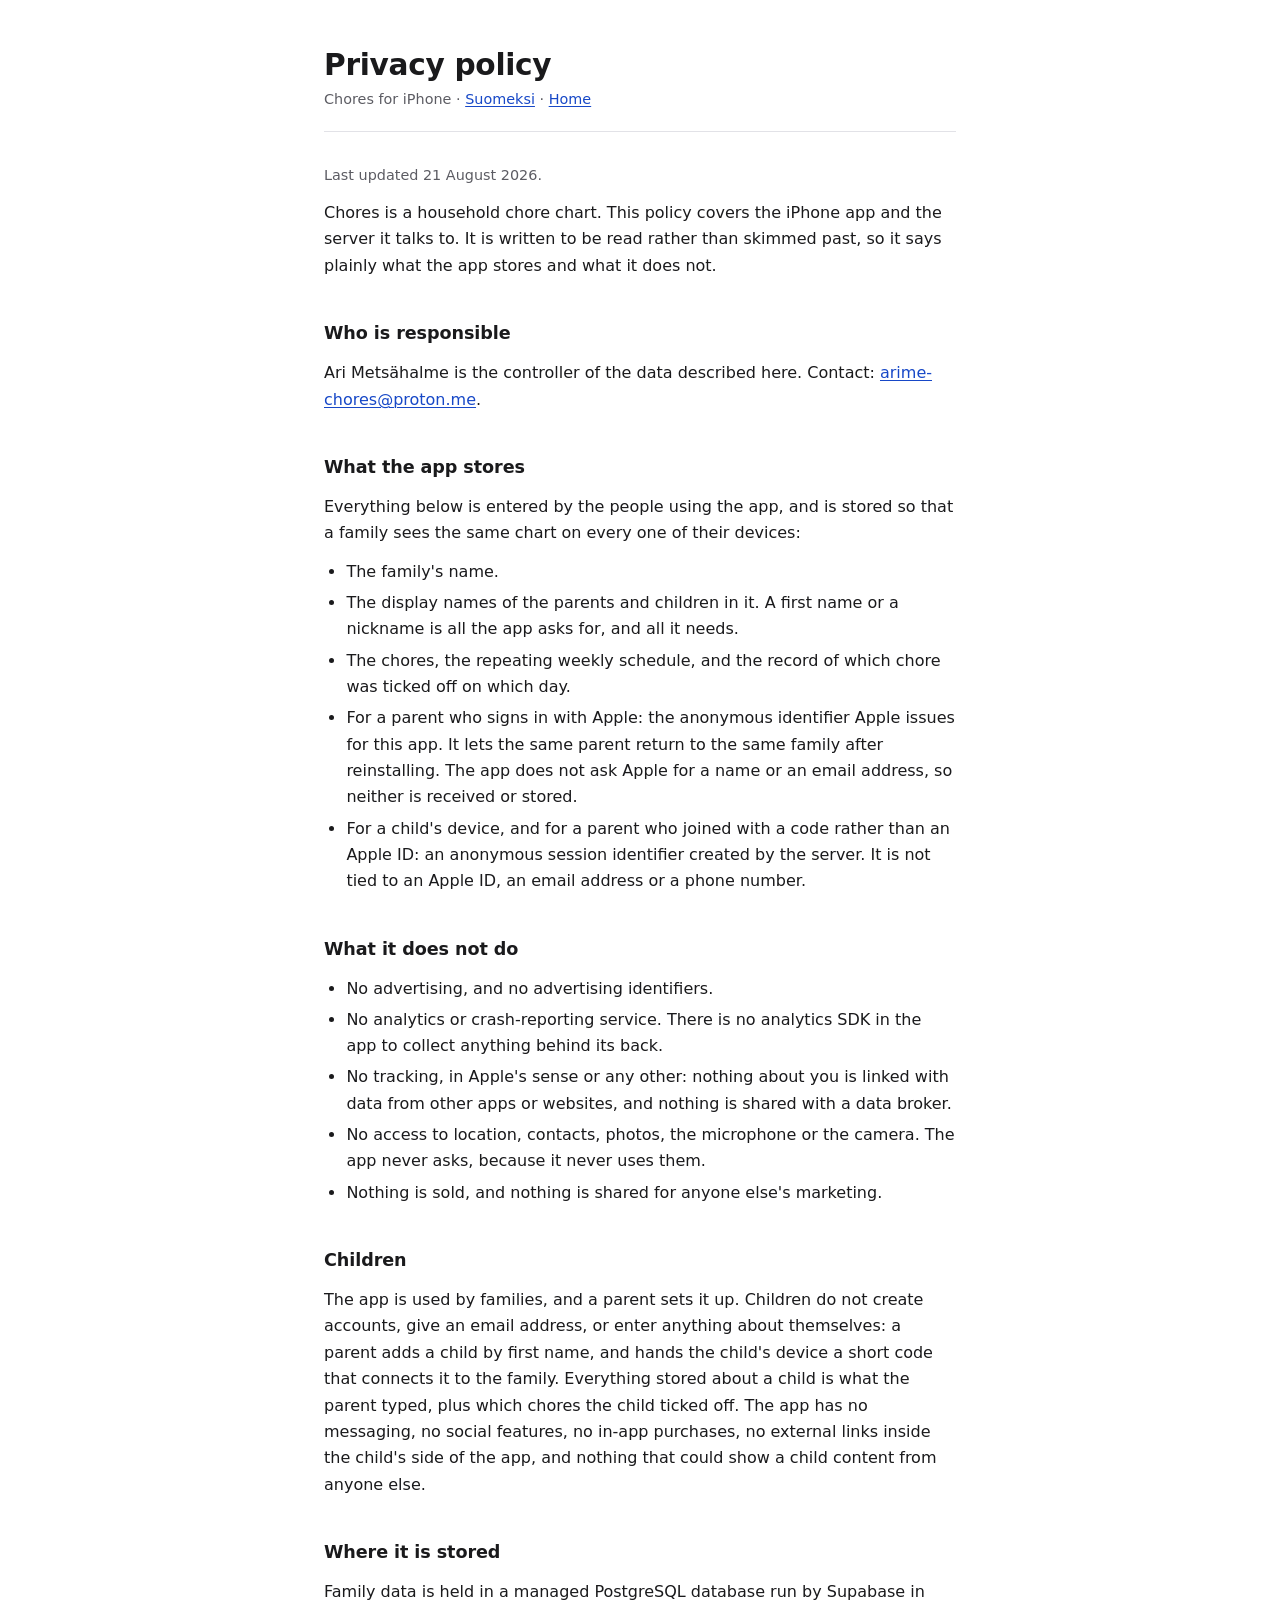
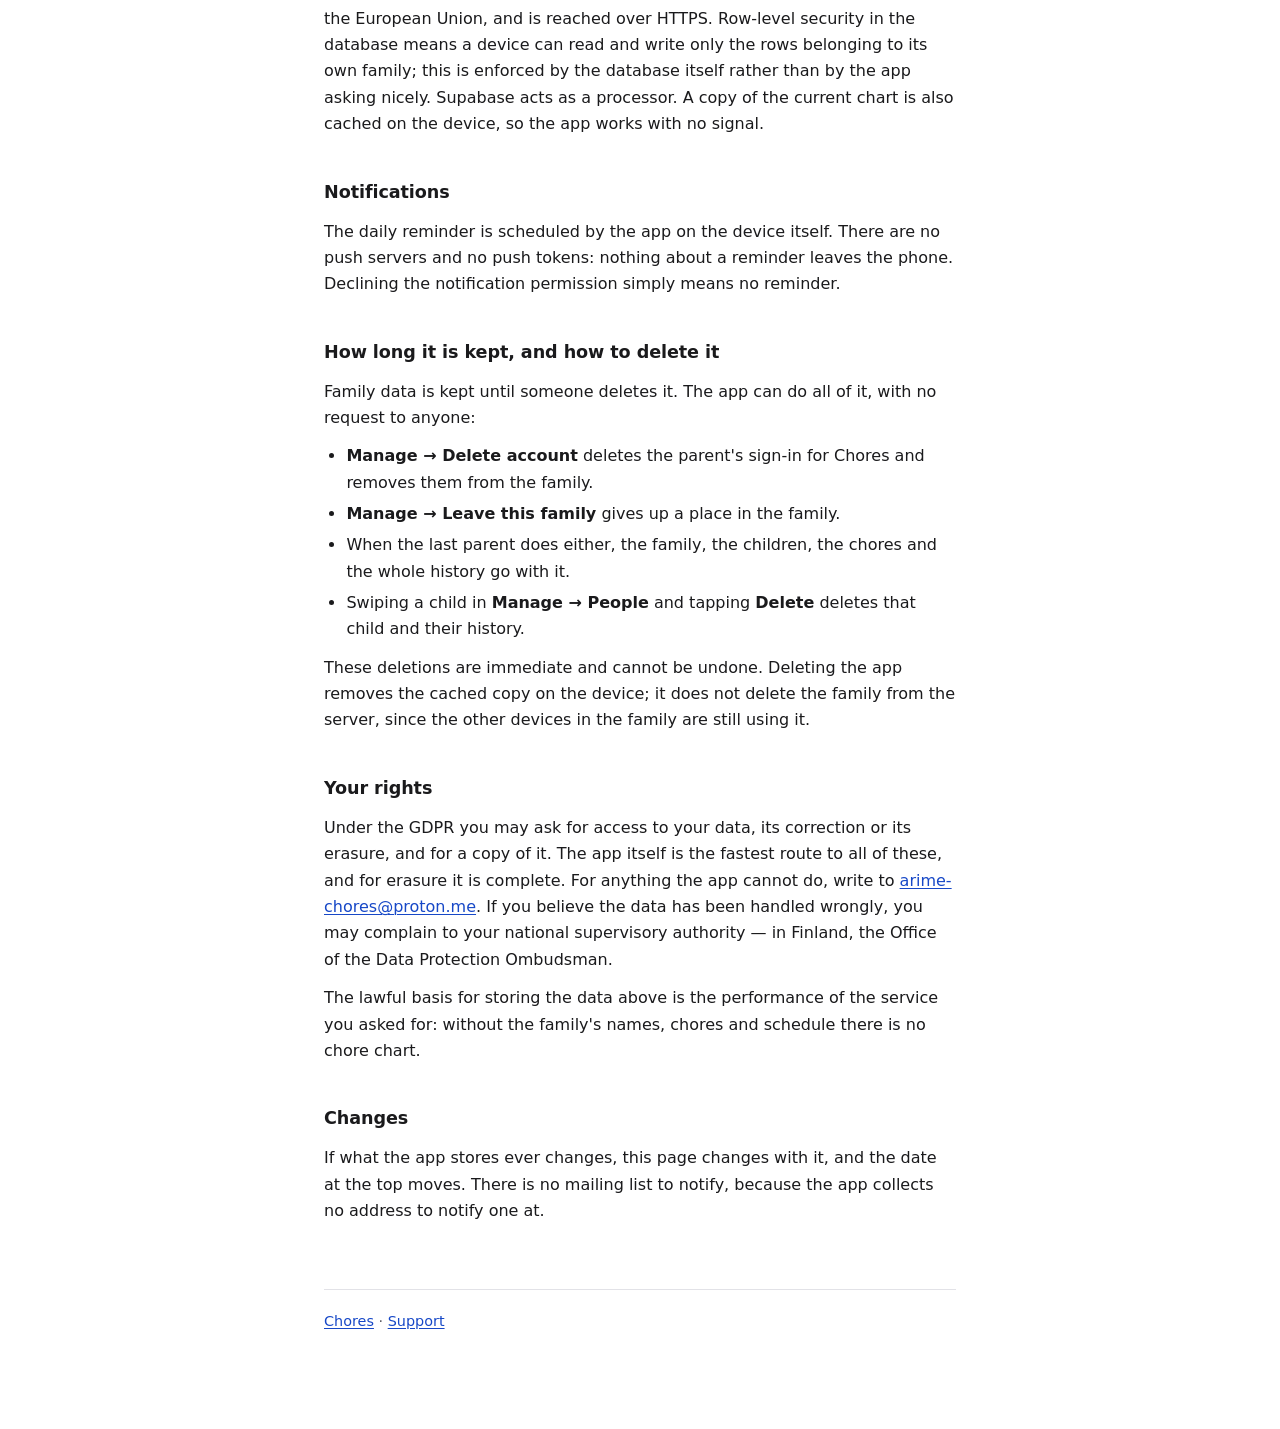
==== docs/site/privacy/index.html @ b7accb78 "Publish a privacy policy and a support page Both are required fields of an App Store listing, and Ap" ====
<!DOCTYPE html>
<html lang="en">
<head>
<meta charset="utf-8">
<meta name="viewport" content="width=device-width, initial-scale=1">
<title>Chores — Privacy policy</title>
<link rel="stylesheet" href="../style.css">
</head>
<body>

<h1>Privacy policy</h1>
<p class="langs">Chores for iPhone · <a href="fi/">Suomeksi</a> · <a href="../">Home</a></p>

<p class="updated">Last updated 21 August 2026.</p>

<p>Chores is a household chore chart. This policy covers the iPhone app and the server
it talks to. It is written to be read rather than skimmed past, so it says plainly what
the app stores and what it does not.</p>

<h2>Who is responsible</h2>

<p>Ari Metsähalme is the controller of the data described here. Contact:
<a href="mailto:arime-chores@proton.me">arime-chores@proton.me</a>.</p>

<h2>What the app stores</h2>

<p>Everything below is entered by the people using the app, and is stored so that a
family sees the same chart on every one of their devices:</p>

<ul>
	<li>The family's name.</li>
	<li>The display names of the parents and children in it. A first name or a nickname
		is all the app asks for, and all it needs.</li>
	<li>The chores, the repeating weekly schedule, and the record of which chore was
		ticked off on which day.</li>
	<li>For a parent who signs in with Apple: the anonymous identifier Apple issues for
		this app. It lets the same parent return to the same family after reinstalling.
		The app does not ask Apple for a name or an email address, so neither is
		received or stored.</li>
	<li>For a child's device, and for a parent who joined with a code rather than an
		Apple ID: an anonymous session identifier created by the server. It is not tied
		to an Apple ID, an email address or a phone number.</li>
</ul>

<h2>What it does not do</h2>

<ul>
	<li>No advertising, and no advertising identifiers.</li>
	<li>No analytics or crash-reporting service. There is no analytics SDK in the app to
		collect anything behind its back.</li>
	<li>No tracking, in Apple's sense or any other: nothing about you is linked with data
		from other apps or websites, and nothing is shared with a data broker.</li>
	<li>No access to location, contacts, photos, the microphone or the camera. The app
		never asks, because it never uses them.</li>
	<li>Nothing is sold, and nothing is shared for anyone else's marketing.</li>
</ul>

<h2>Children</h2>

<p>The app is used by families, and a parent sets it up. Children do not create accounts,
give an email address, or enter anything about themselves: a parent adds a child by
first name, and hands the child's device a short code that connects it to the family.
Everything stored about a child is what the parent typed, plus which chores the child
ticked off. The app has no messaging, no social features, no in-app purchases, no
external links inside the child's side of the app, and nothing that could show a child
content from anyone else.</p>

<h2>Where it is stored</h2>

<p>Family data is held in a managed PostgreSQL database run by Supabase in the European
Union, and is reached over HTTPS. Row-level security in the database means a device can
read and write only the rows belonging to its own family; this is enforced by the
database itself rather than by the app asking nicely. Supabase acts as a processor. A
copy of the current chart is also cached on the device, so the app works with no signal.</p>

<h2>Notifications</h2>

<p>The daily reminder is scheduled by the app on the device itself. There are no push
servers and no push tokens: nothing about a reminder leaves the phone. Declining the
notification permission simply means no reminder.</p>

<h2>How long it is kept, and how to delete it</h2>

<p>Family data is kept until someone deletes it. The app can do all of it, with no
request to anyone:</p>

<ul>
	<li><strong>Manage → Delete account</strong> deletes the parent's sign-in for Chores
		and removes them from the family.</li>
	<li><strong>Manage → Leave this family</strong> gives up a place in the family.</li>
	<li>When the last parent does either, the family, the children, the chores and the
		whole history go with it.</li>
	<li>Swiping a child in <strong>Manage → People</strong> and tapping
		<strong>Delete</strong> deletes that child and their history.</li>
</ul>

<p>These deletions are immediate and cannot be undone. Deleting the app removes the
cached copy on the device; it does not delete the family from the server, since the
other devices in the family are still using it.</p>

<h2>Your rights</h2>

<p>Under the GDPR you may ask for access to your data, its correction or its erasure, and
for a copy of it. The app itself is the fastest route to all of these, and for erasure it
is complete. For anything the app cannot do, write to
<a href="mailto:arime-chores@proton.me">arime-chores@proton.me</a>. If you believe the data has
been handled wrongly, you may complain to your national supervisory authority — in
Finland, the Office of the Data Protection Ombudsman.</p>

<p>The lawful basis for storing the data above is the performance of the service you
asked for: without the family's names, chores and schedule there is no chore chart.</p>

<h2>Changes</h2>

<p>If what the app stores ever changes, this page changes with it, and the date at the
top moves. There is no mailing list to notify, because the app collects no address to
notify one at.</p>

<footer><a href="../">Chores</a> · <a href="../support/">Support</a></footer>

</body>
</html>
---- docs/site/style.css ----
/*
  One stylesheet for the whole site. There are five pages and no build step, so
  a shared file beats repeating a <style> block in each of them.
*/

:root {
	color-scheme: light dark;
	--ink: #1a1a1c;
	--ink-quiet: #5c5c63;
	--paper: #ffffff;
	--rule: #e2e2e7;
	--accent: #1748c7;
}

@media (prefers-color-scheme: dark) {
	:root {
		--ink: #ececf1;
		--ink-quiet: #a0a0aa;
		--paper: #16161a;
		--rule: #303038;
		--accent: #7ea0f9;
	}
}

* {
	box-sizing: border-box;
}

body {
	margin: 0 auto;
	padding: 3rem 1.25rem 6rem;
	max-width: 42rem;
	background: var(--paper);
	color: var(--ink);
	font: 1rem/1.65 -apple-system, BlinkMacSystemFont, "Segoe UI", system-ui, sans-serif;
	-webkit-text-size-adjust: 100%;
}

h1 {
	margin: 0 0 0.25rem;
	font-size: 1.85rem;
	line-height: 1.2;
	letter-spacing: -0.01em;
}

h2 {
	margin: 2.5rem 0 0.5rem;
	font-size: 1.1rem;
	letter-spacing: -0.005em;
}

p, ul, ol {
	margin: 0.75rem 0;
}

ul, ol {
	padding-left: 1.4rem;
}

li {
	margin: 0.3rem 0;
}

a {
	color: var(--accent);
	text-decoration-thickness: 1px;
	text-underline-offset: 2px;
}

code {
	font-family: ui-monospace, SFMono-Regular, Menlo, monospace;
	font-size: 0.9em;
}

/* The line under the title: which language this page is in, and where the
   other one is. */
.langs {
	margin: 0 0 2rem;
	padding-bottom: 1.25rem;
	border-bottom: 1px solid var(--rule);
	color: var(--ink-quiet);
	font-size: 0.9rem;
}

.updated {
	color: var(--ink-quiet);
	font-size: 0.9rem;
}

footer {
	margin-top: 4rem;
	padding-top: 1.25rem;
	border-top: 1px solid var(--rule);
	color: var(--ink-quiet);
	font-size: 0.9rem;
}

/* The landing page's two links, big enough to be the obvious thing to tap. */
.cards {
	display: grid;
	gap: 0.75rem;
	margin: 2rem 0;
	padding: 0;
	list-style: none;
}

.cards a {
	display: block;
	padding: 1rem 1.15rem;
	border: 1px solid var(--rule);
	border-radius: 0.75rem;
	text-decoration: none;
}

.cards a:hover {
	border-color: var(--accent);
}

.cards strong {
	display: block;
	color: var(--ink);
}

.cards span {
	color: var(--ink-quiet);
	font-size: 0.9rem;
}
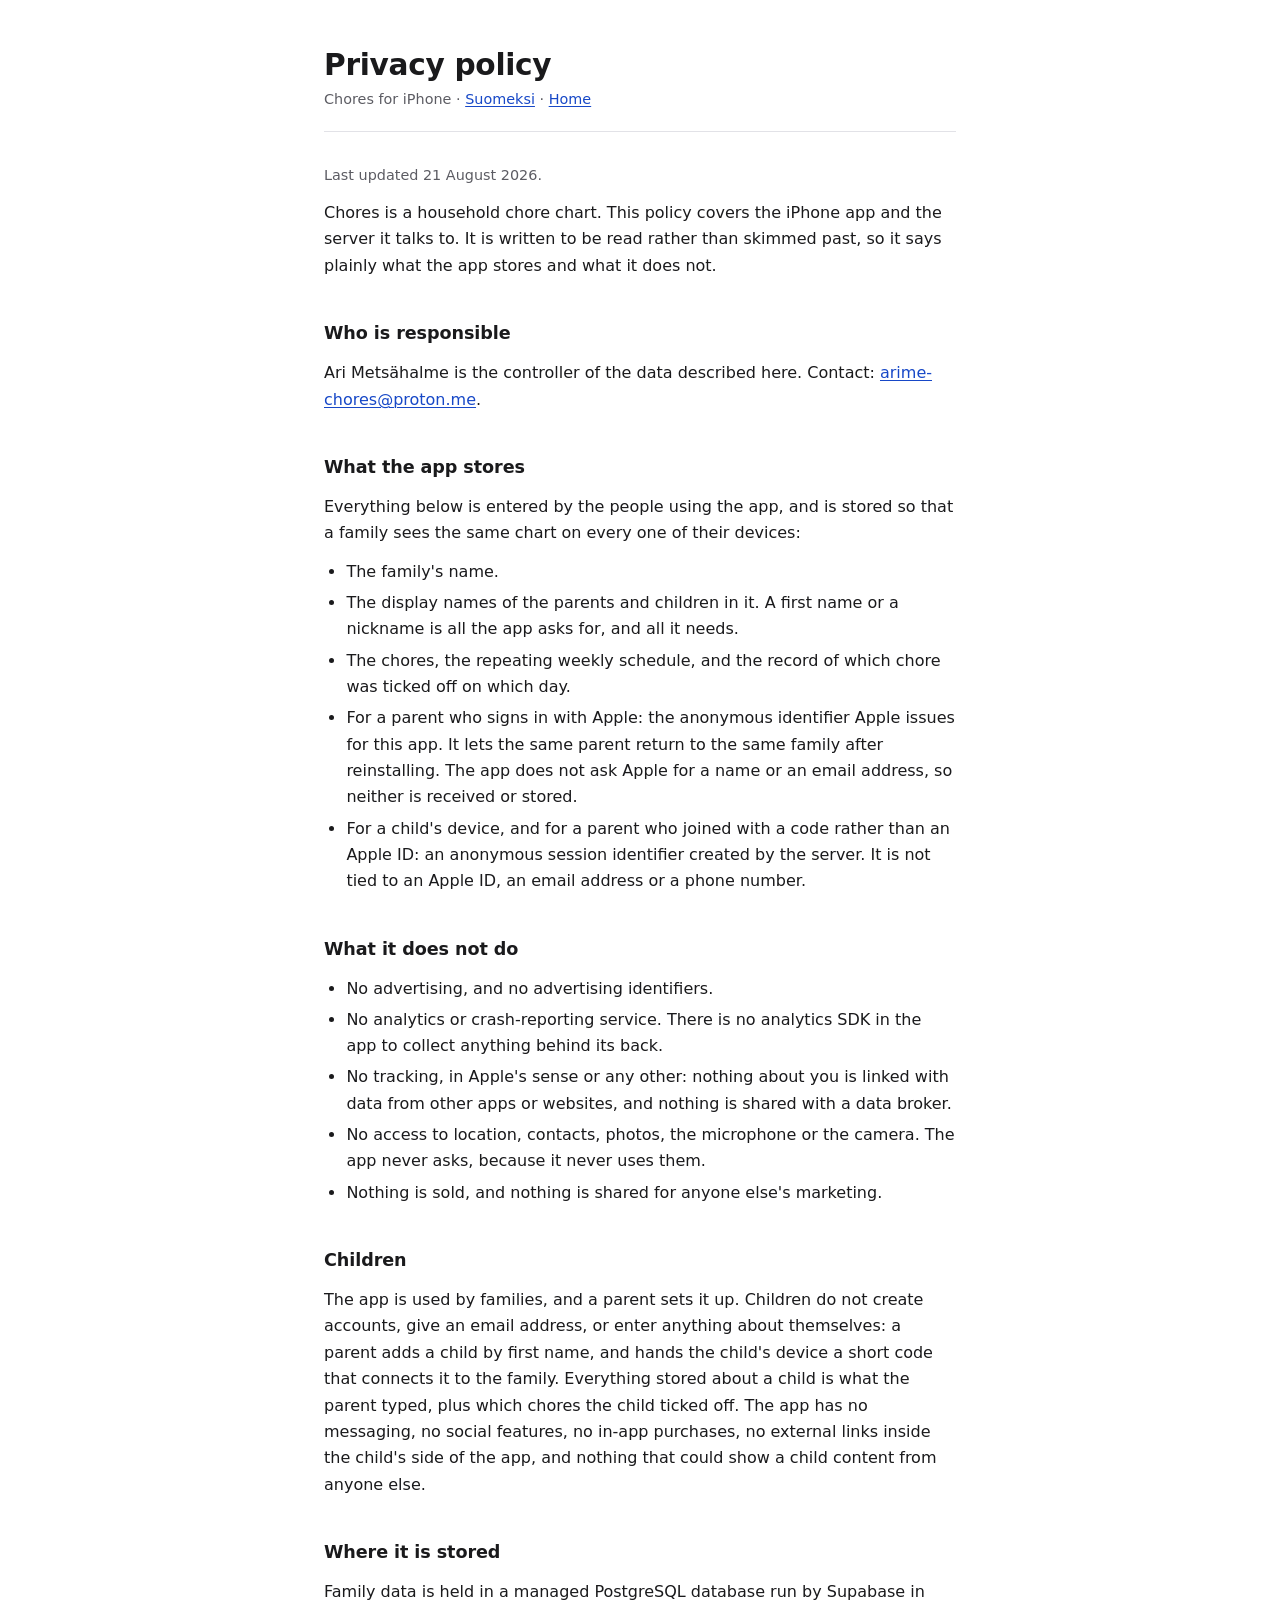
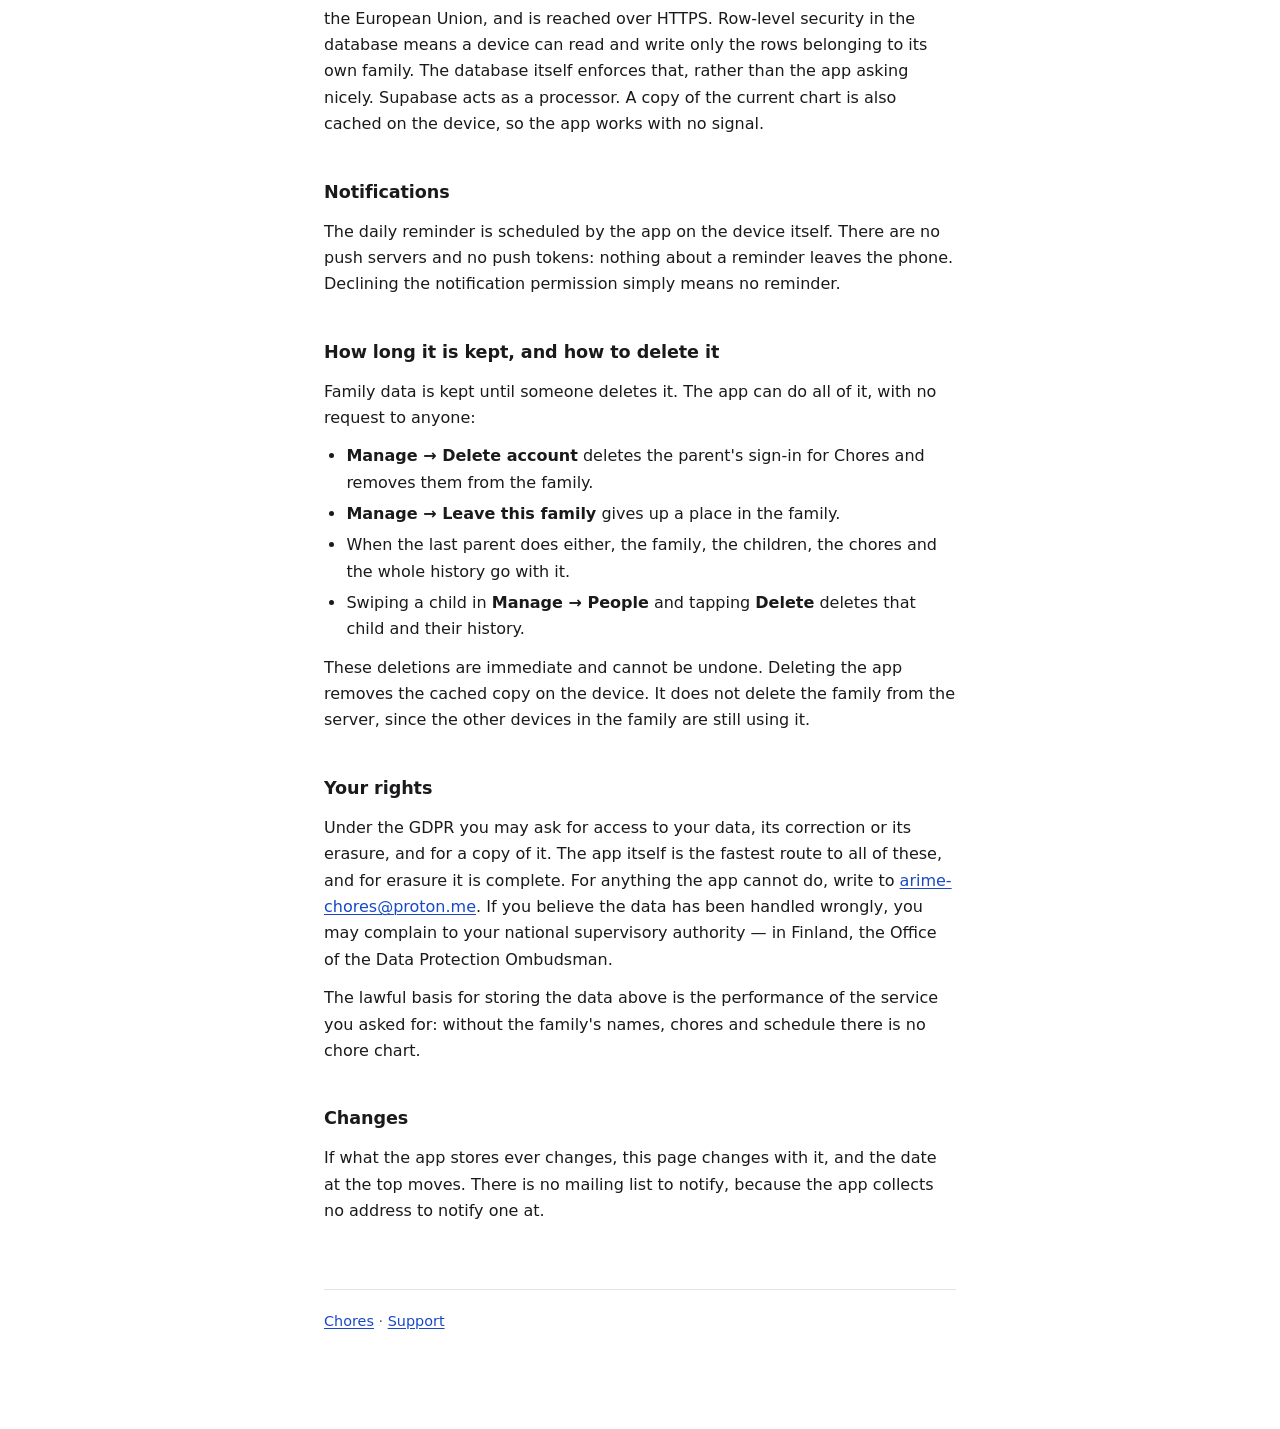
==== commit 2fd78730: "Take the semicolons out of the published copy The site and the store listing are the two things a st" ====
--- a/docs/site/privacy/index.html
+++ b/docs/site/privacy/index.html
@@ -69,8 +69,8 @@
 
 <p>Family data is held in a managed PostgreSQL database run by Supabase in the European
 Union, and is reached over HTTPS. Row-level security in the database means a device can
-read and write only the rows belonging to its own family; this is enforced by the
-database itself rather than by the app asking nicely. Supabase acts as a processor. A
+read and write only the rows belonging to its own family. The database itself
+enforces that, rather than the app asking nicely. Supabase acts as a processor. A
 copy of the current chart is also cached on the device, so the app works with no signal.</p>
 
 <h2>Notifications</h2>
@@ -95,7 +95,7 @@
 </ul>
 
 <p>These deletions are immediate and cannot be undone. Deleting the app removes the
-cached copy on the device; it does not delete the family from the server, since the
+cached copy on the device. It does not delete the family from the server, since the
 other devices in the family are still using it.</p>
 
 <h2>Your rights</h2>
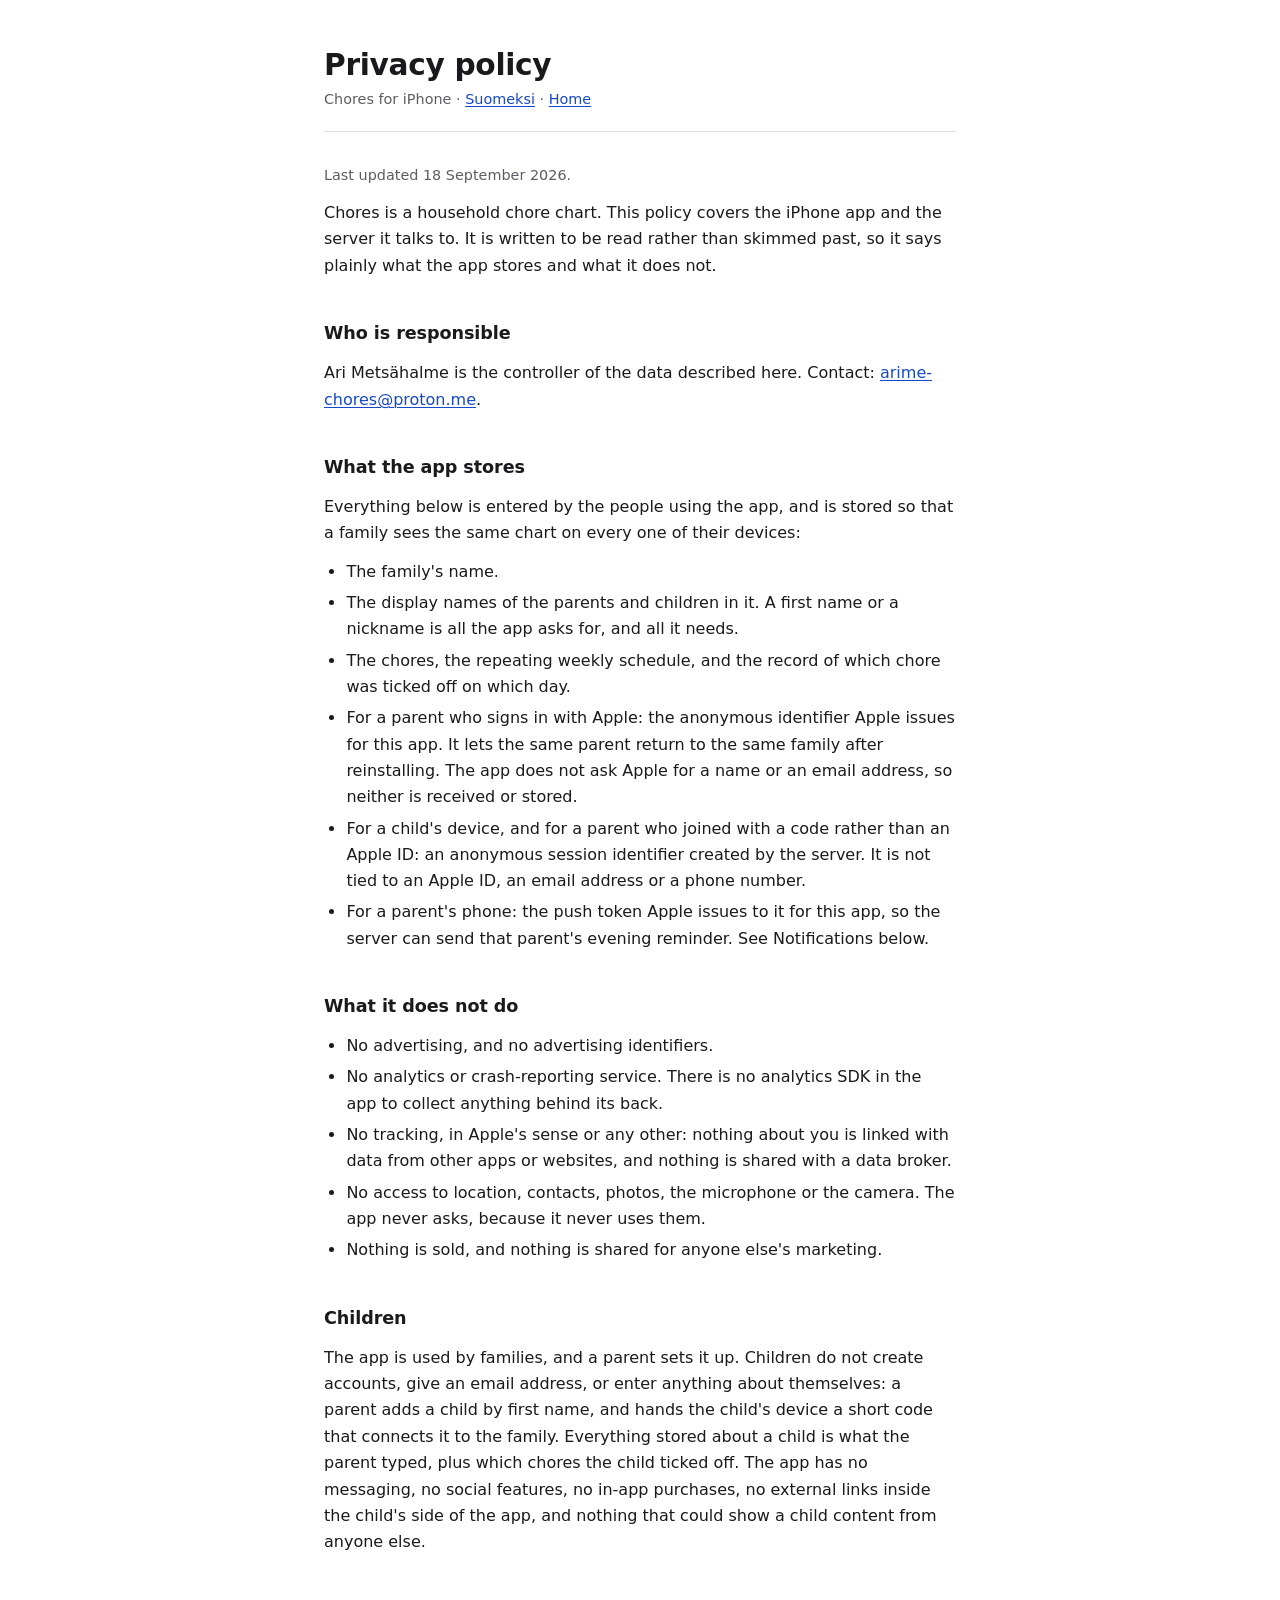
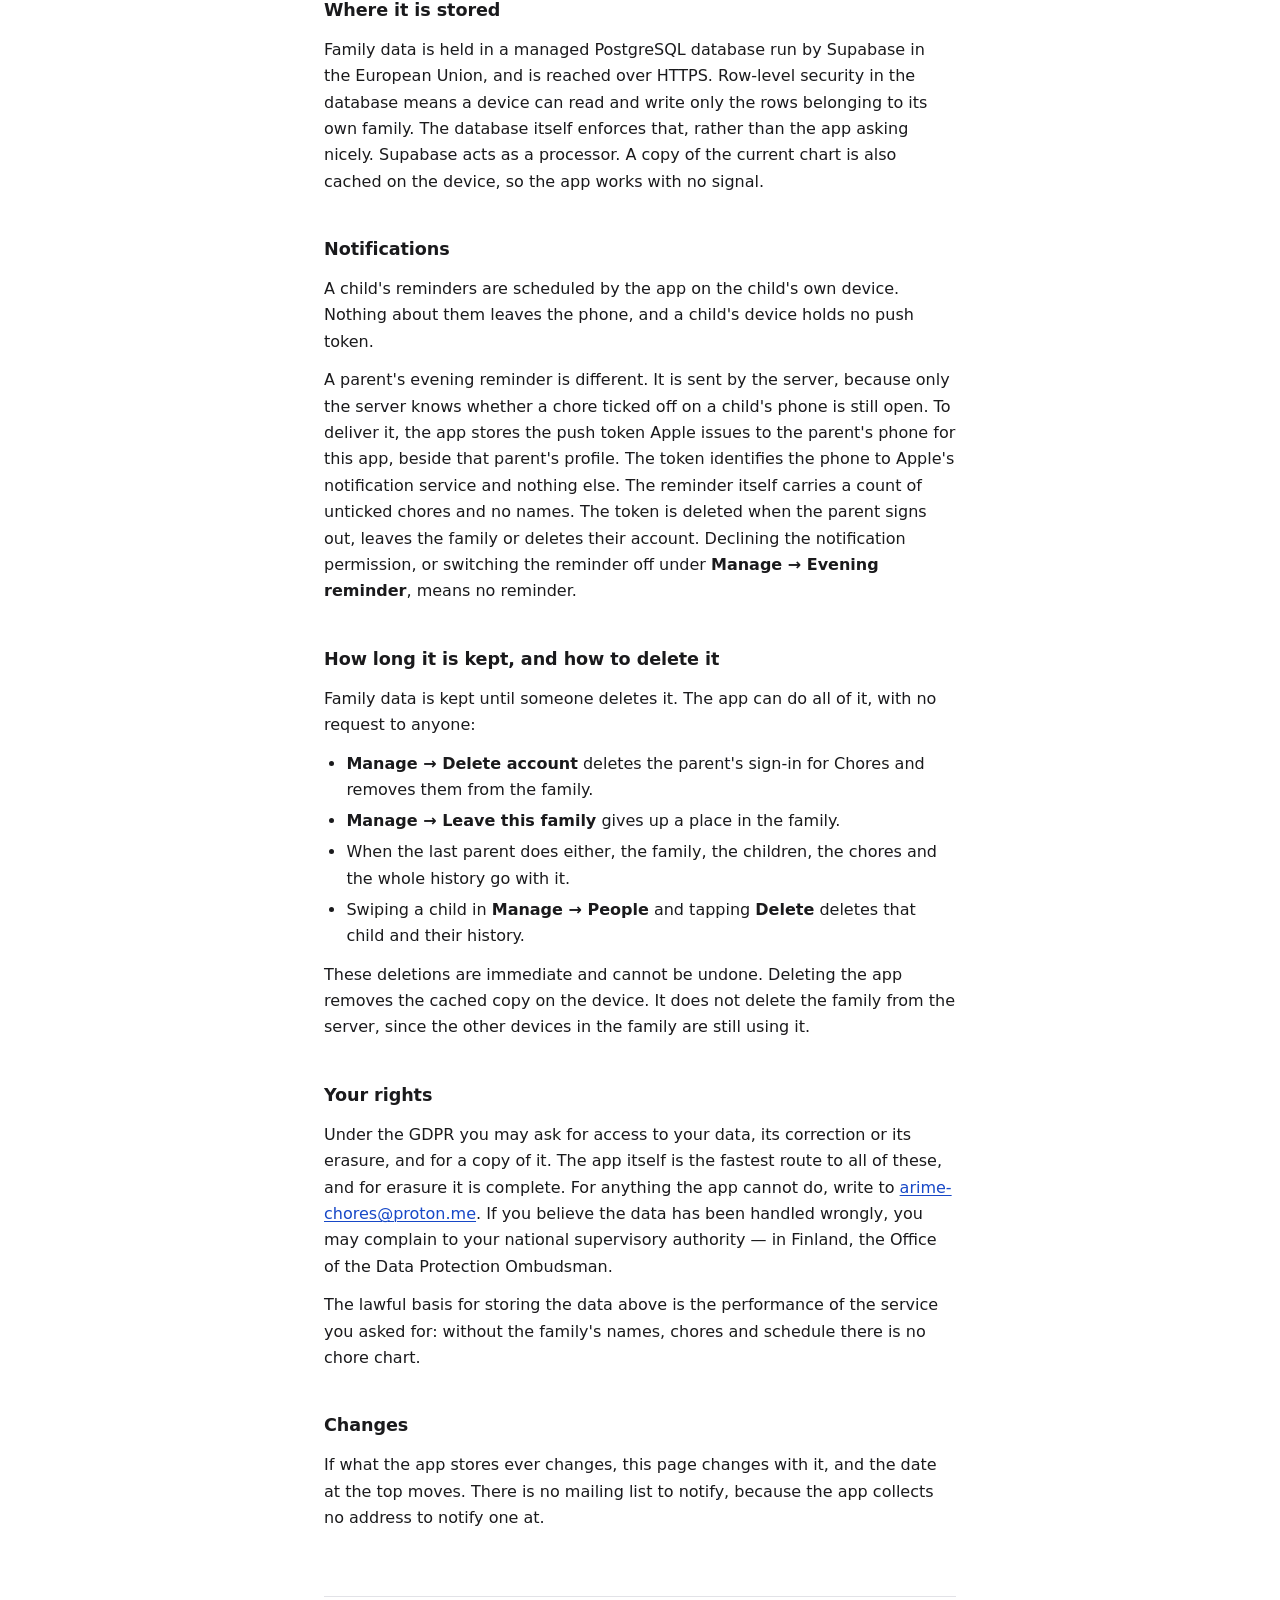
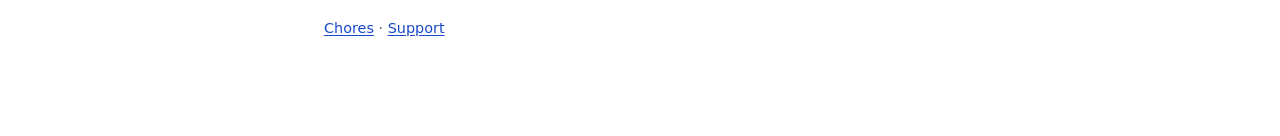
==== commit c55fb5fb: "Declare the push token in the four places that must agree A push token is an identifier, so the mani" ====
--- a/docs/site/privacy/index.html
+++ b/docs/site/privacy/index.html
@@ -11,7 +11,7 @@
 <h1>Privacy policy</h1>
 <p class="langs">Chores for iPhone · <a href="fi/">Suomeksi</a> · <a href="../">Home</a></p>
 
-<p class="updated">Last updated 21 August 2026.</p>
+<p class="updated">Last updated 18 September 2026.</p>
 
 <p>Chores is a household chore chart. This policy covers the iPhone app and the server
 it talks to. It is written to be read rather than skimmed past, so it says plainly what
@@ -40,6 +40,8 @@
 	<li>For a child's device, and for a parent who joined with a code rather than an
 		Apple ID: an anonymous session identifier created by the server. It is not tied
 		to an Apple ID, an email address or a phone number.</li>
+	<li>For a parent's phone: the push token Apple issues to it for this app, so the
+		server can send that parent's evening reminder. See Notifications below.</li>
 </ul>
 
 <h2>What it does not do</h2>
@@ -75,9 +77,17 @@
 
 <h2>Notifications</h2>
 
-<p>The daily reminder is scheduled by the app on the device itself. There are no push
-servers and no push tokens: nothing about a reminder leaves the phone. Declining the
-notification permission simply means no reminder.</p>
+<p>A child's reminders are scheduled by the app on the child's own device. Nothing about
+them leaves the phone, and a child's device holds no push token.</p>
+
+<p>A parent's evening reminder is different. It is sent by the server, because only the
+server knows whether a chore ticked off on a child's phone is still open. To deliver it,
+the app stores the push token Apple issues to the parent's phone for this app, beside
+that parent's profile. The token identifies the phone to Apple's notification service
+and nothing else. The reminder itself carries a count of unticked chores and no names.
+The token is deleted when the parent signs out, leaves the family or deletes their
+account. Declining the notification permission, or switching the reminder off under
+<strong>Manage → Evening reminder</strong>, means no reminder.</p>
 
 <h2>How long it is kept, and how to delete it</h2>
 
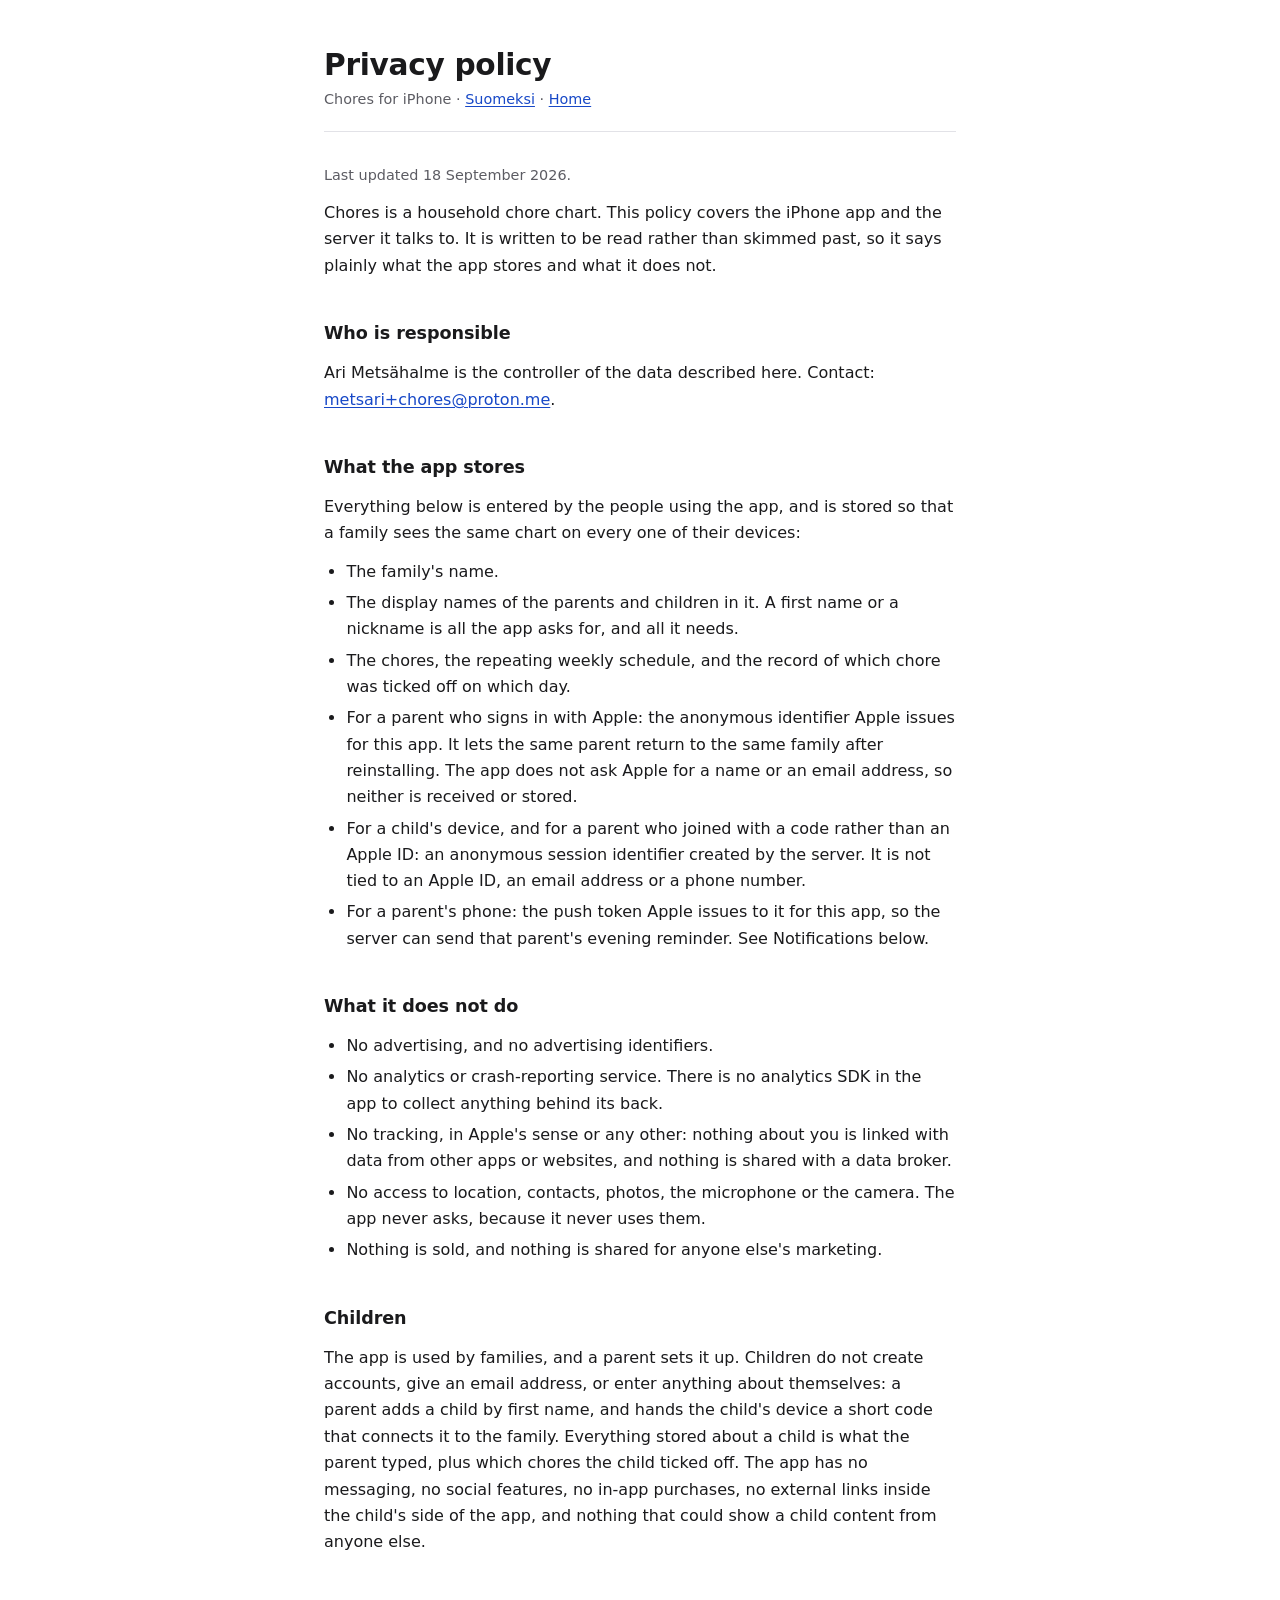
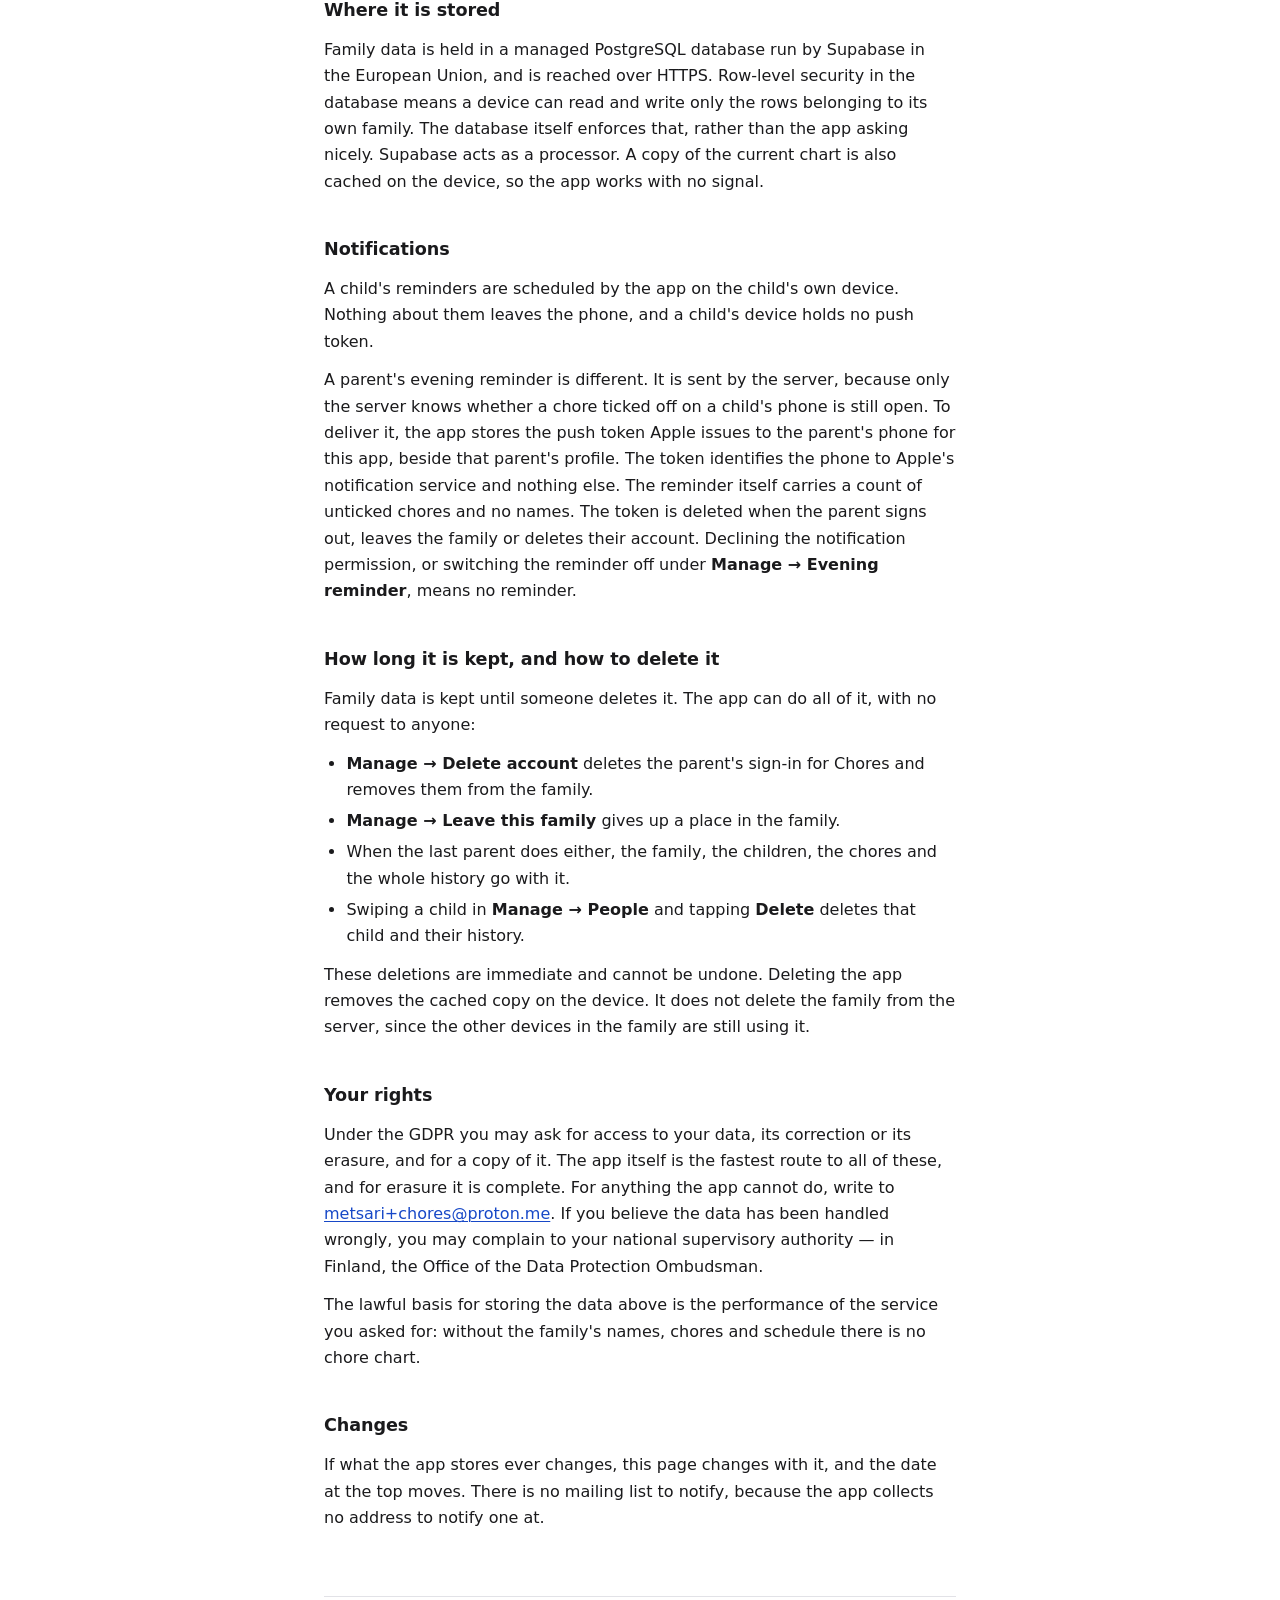
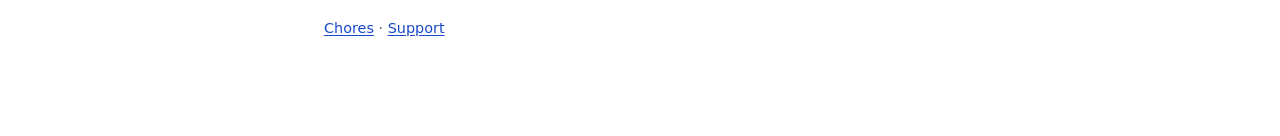
==== commit 70491f6e: "Move the contact address to metsari+chores@proton.me Covers the README, the support and privacy page" ====
--- a/docs/site/privacy/index.html
+++ b/docs/site/privacy/index.html
@@ -20,7 +20,7 @@
 <h2>Who is responsible</h2>
 
 <p>Ari Metsähalme is the controller of the data described here. Contact:
-<a href="mailto:arime-chores@proton.me">arime-chores@proton.me</a>.</p>
+<a href="mailto:metsari+chores@proton.me">metsari+chores@proton.me</a>.</p>
 
 <h2>What the app stores</h2>
 
@@ -113,7 +113,7 @@
 <p>Under the GDPR you may ask for access to your data, its correction or its erasure, and
 for a copy of it. The app itself is the fastest route to all of these, and for erasure it
 is complete. For anything the app cannot do, write to
-<a href="mailto:arime-chores@proton.me">arime-chores@proton.me</a>. If you believe the data has
+<a href="mailto:metsari+chores@proton.me">metsari+chores@proton.me</a>. If you believe the data has
 been handled wrongly, you may complain to your national supervisory authority — in
 Finland, the Office of the Data Protection Ombudsman.</p>
 
